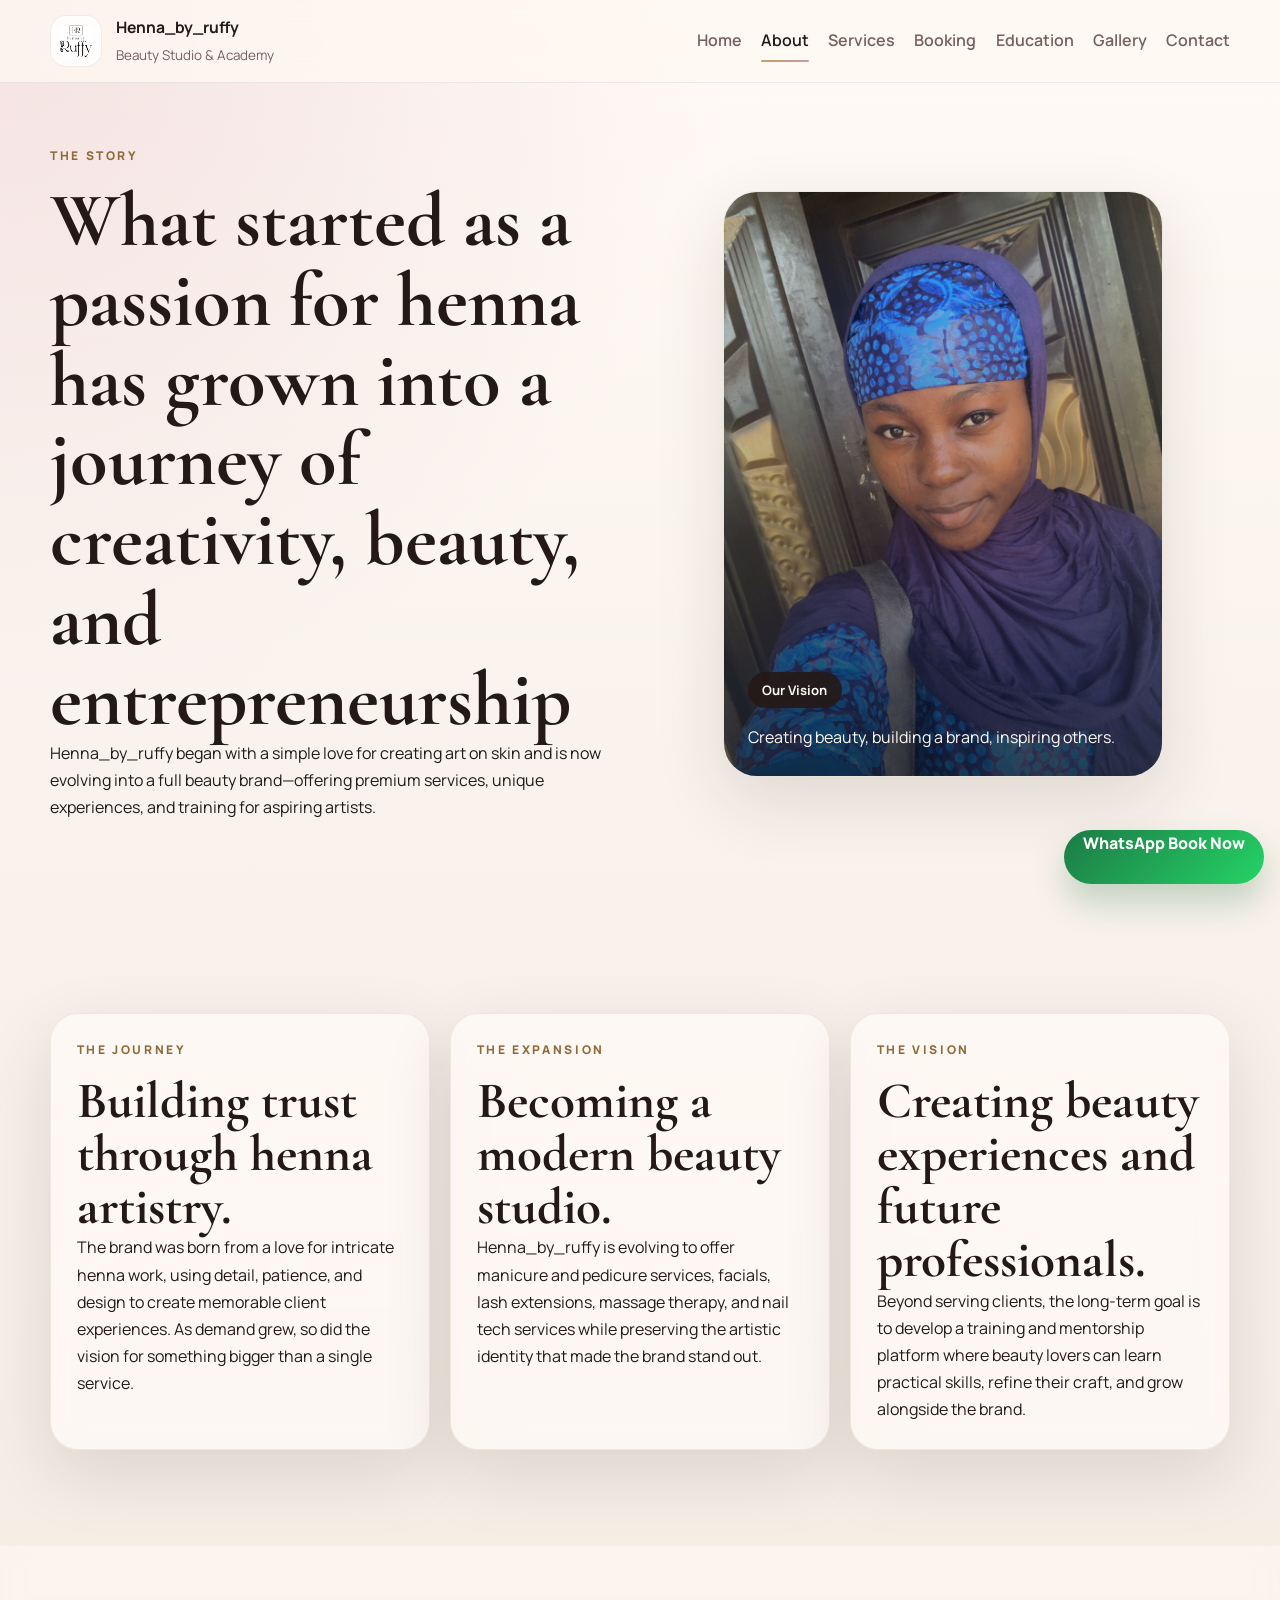
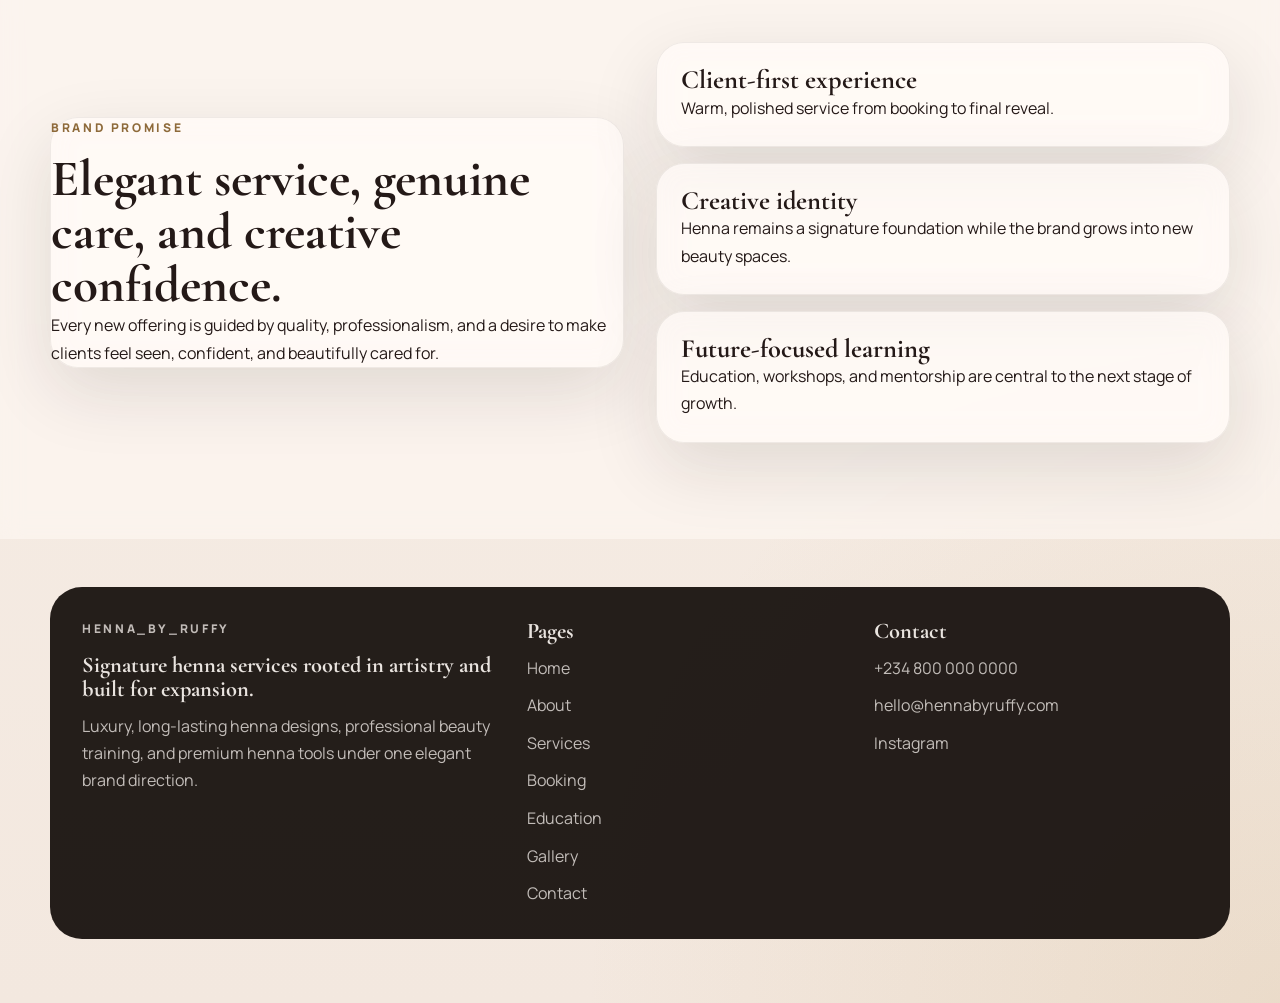
==== about.html @ d2fe8f66 "feat: initial commit with henna project updates" ====
<!DOCTYPE html>
<html lang="en">
<head>
  <meta charset="UTF-8">
  <meta name="viewport" content="width=device-width, initial-scale=1.0">
  <title>About | Henna_by_ruffy</title>
  <meta name="description" content="Learn the story behind Henna_by_ruffy and the journey from henna artistry to a growing beauty business.">
  <link rel="preconnect" href="https://fonts.googleapis.com">
  <link rel="preconnect" href="https://fonts.gstatic.com" crossorigin>
  <link href="https://fonts.googleapis.com/css2?family=Cormorant+Garamond:wght@400;500;600;700&family=Manrope:wght@400;500;600;700;800&display=swap" rel="stylesheet">
  <link rel="stylesheet" href="styles.css">
  <link rel="icon" type="image/jpeg" href="assets/logo.jpeg">
</head>
<body data-page="about">
  <div id="site-header"></div>
  <main class="inner-page">
    <section class="page-hero">
      <div class="container page-hero-grid">
        <div class="reveal">
          <p class="eyebrow">The Story</p>
          <h1>What started as a passion for henna has grown into a journey of creativity, beauty, and entrepreneurship</h1>
          <p>Henna_by_ruffy began with a simple love for creating art on skin and is now evolving into a full beauty brand—offering premium services, unique experiences, and training for aspiring artists.</p>
        </div>
        <div class="page-hero-art reveal">
          <div class="portrait-card about-photo-card">
            <img src="assets/founder-story.jpeg" alt="Henna_by_ruffy founder">
            <div class="portrait-content">
              <div class="portrait-badge">Our Vision</div>
              <p>Creating beauty, building a brand, inspiring others.</p>
            </div>
          </div>
        </div>
      </div>
    </section>
    <section class="section">
      <div class="container narrative-grid">
        <article class="narrative-card reveal">
          <p class="eyebrow">The Journey</p>
          <h2>Building trust through henna artistry.</h2>
          <p>The brand was born from a love for intricate henna work, using detail, patience, and design to create memorable client experiences. As demand grew, so did the vision for something bigger than a single service.</p>
        </article>
        <article class="narrative-card reveal">
          <p class="eyebrow">The Expansion</p>
          <h2>Becoming a modern beauty studio.</h2>
          <p>Henna_by_ruffy is evolving to offer manicure and pedicure services, facials, lash extensions, massage therapy, and nail tech services while preserving the artistic identity that made the brand stand out.</p>
        </article>
        <article class="narrative-card reveal">
          <p class="eyebrow">The Vision</p>
          <h2>Creating beauty experiences and future professionals.</h2>
          <p>Beyond serving clients, the long-term goal is to develop a training and mentorship platform where beauty lovers can learn practical skills, refine their craft, and grow alongside the brand.</p>
        </article>
      </div>
    </section>
    <section class="section soft-section">
      <div class="container split-grid">
        <div class="split-card reveal">
          <p class="eyebrow">Brand Promise</p>
          <h2>Elegant service, genuine care, and creative confidence.</h2>
          <p>Every new offering is guided by quality, professionalism, and a desire to make clients feel seen, confident, and beautifully cared for.</p>
        </div>
        <div class="benefit-list reveal">
          <article>
            <h3>Client-first experience</h3>
            <p>Warm, polished service from booking to final reveal.</p>
          </article>
          <article>
            <h3>Creative identity</h3>
            <p>Henna remains a signature foundation while the brand grows into new beauty spaces.</p>
          </article>
          <article>
            <h3>Future-focused learning</h3>
            <p>Education, workshops, and mentorship are central to the next stage of growth.</p>
          </article>
        </div>
      </div>
    </section>
  </main>
  <div id="site-footer"></div>
  <a class="whatsapp-fab" href="https://wa.me/2348000000000?text=Hello%20Henna_by_ruffy%2C%20I%20would%20love%20to%20learn%20more%20about%20your%20services." target="_blank" rel="noopener">WhatsApp Book Now</a>
  <script src="site.js"></script>
</body>
</html>
---- styles.css ----
:root {
  --bg: #f7efe8;
  --bg-soft: #fdf8f3;
  --surface: rgba(255, 250, 246, 0.78);
  --text: #241917;
  --muted: #75625a;
  --gold: #c4a169;
  --gold-deep: #8e6a3a;
  --pink: #e7c5c8;
  --pink-deep: #cb9aa0;
  --shadow: 0 24px 70px rgba(34, 21, 15, 0.12);
  --radius-lg: 28px;
  --container: 1180px;
  --ease: 260ms ease;
  
  /* Additional for status */
  --border: rgba(58, 38, 25, 0.12);
  --radius-sm: 12px;
}

/* Service Inactive State */
.service-inactive {
  opacity: 0.75;
  filter: grayscale(0.4);
}

.coming-soon-label {
  display: inline-block;
  padding: 0.5rem 1.2rem;
  background: rgba(36, 25, 23, 0.05);
  color: var(--muted);
  border-radius: 999px;
  font-size: 0.82rem;
  font-weight: 700;
  text-transform: uppercase;
  letter-spacing: 0.05em;
  border: 1px dashed var(--border);
}

.service-card-exclusive {
  grid-column: 1 / -1;
  background: linear-gradient(145deg, #1f1815 0%, #3f2c23 100%);
  color: #fffaf5;
}

.service-card-exclusive .eyebrow,
.service-card-exclusive h3,
.service-card-exclusive p,
.service-card-exclusive .service-meta {
  color: #fffaf5;
}

.service-card-exclusive .button-primary {
  background: #fffaf5;
  color: #1f1815;
}


* { box-sizing: border-box; }
html { scroll-behavior: smooth; }
body {
  margin: 0;
  color: var(--text);
  font-family: "Manrope", sans-serif;
  background:
    radial-gradient(circle at top left, rgba(231, 197, 200, 0.45), transparent 25%),
    radial-gradient(circle at bottom right, rgba(196, 161, 105, 0.18), transparent 24%),
    linear-gradient(180deg, #fffaf6 0%, #f7efe8 45%, #f3e8df 100%);
  line-height: 1.7;
}
body::before {
  content: "";
  position: fixed;
  inset: 0;
  background-image:
    linear-gradient(rgba(255, 255, 255, 0.2) 1px, transparent 1px),
    linear-gradient(90deg, rgba(255, 255, 255, 0.2) 1px, transparent 1px);
  background-size: 72px 72px;
  opacity: 0.22;
  pointer-events: none;
  z-index: -1;
}
main { padding-top: 82px; }
img { max-width: 100%; display: block; }
a { color: inherit; text-decoration: none; }
button, input, select, textarea { font: inherit; }
.container { width: min(var(--container), calc(100% - 2rem)); margin: 0 auto; }
.section, .hero, .page-hero { padding: 6rem 0; }
.soft-section { background: rgba(255, 250, 246, 0.55); backdrop-filter: blur(10px); }
.eyebrow {
  margin: 0 0 0.9rem;
  color: var(--gold-deep);
  letter-spacing: 0.22em;
  font-size: 0.75rem;
  text-transform: uppercase;
  font-weight: 800;
}
h1, h2, h3, .logo-title {
  margin: 0;
  font-family: "Cormorant Garamond", serif;
  line-height: 1.04;
}
h1 { font-size: clamp(3rem, 6vw, 5.8rem); }
h2 { font-size: clamp(2.2rem, 4vw, 3.5rem); }
h3 { font-size: 1.65rem; }
p { margin: 0; }
.section-heading { max-width: 720px; margin-bottom: 2.5rem; }
.section-heading p:last-child { margin-top: 1rem; color: var(--muted); }
.button {
  display: inline-flex; align-items: center; justify-content: center; gap: 0.5rem;
  min-height: 52px; padding: 0 1.45rem; border-radius: 999px; border: 1px solid transparent;
  transition: transform var(--ease), background var(--ease), border-color var(--ease), color var(--ease);
  font-weight: 700;
}
.button:hover, .button:focus-visible { transform: translateY(-2px); }
.button-primary {
  background: linear-gradient(135deg, #1f1815 0%, #3f2c23 100%);
  color: #fffaf5; box-shadow: 0 16px 36px rgba(31, 24, 21, 0.18);
}
.button-secondary { border-color: rgba(36, 25, 23, 0.14); background: rgba(255, 255, 255, 0.62); }
.text-link { display: inline-block; margin-top: 1rem; color: var(--gold-deep); font-weight: 800; }

.site-header {
  position: fixed; top: 0; left: 0; right: 0; z-index: 30; backdrop-filter: blur(14px);
  background: rgba(255, 248, 242, 0.75); border-bottom: 1px solid rgba(58, 38, 25, 0.08);
}
.nav-shell {
  min-height: 82px; display: flex; align-items: center; justify-content: space-between; gap: 1rem;
}
.brand { display: inline-flex; align-items: center; gap: 0.9rem; }
.brand img {
  width: 52px; height: 52px; border-radius: 16px; padding: 0.55rem;
  background: rgba(255, 255, 255, 0.8); border: 1px solid rgba(58, 38, 25, 0.08);
}
.brand-copy strong { display: block; font-size: 0.98rem; }
.brand-copy span { color: var(--muted); font-size: 0.84rem; }
.nav-toggle {
  display: none;
  align-items: center;
  justify-content: center;
  gap: 0.55rem;
  min-height: 48px;
  padding: 0 0.95rem;
  border-radius: 999px;
  border: 1px solid rgba(58, 38, 25, 0.12);
  background: rgba(255, 255, 255, 0.78);
  color: var(--text);
  box-shadow: 0 10px 24px rgba(34, 21, 15, 0.08);
  transition: transform var(--ease), background var(--ease), border-color var(--ease);
}
.nav-toggle:hover,
.nav-toggle:focus-visible {
  transform: translateY(-1px);
  background: rgba(255, 255, 255, 0.95);
}
.nav-toggle-icon {
  display: inline-flex;
  flex-direction: column;
  justify-content: center;
  gap: 4px;
  width: 18px;
}
.nav-toggle-icon span {
  display: block;
  width: 18px;
  height: 2px;
  border-radius: 999px;
  background: currentColor;
  transition: transform var(--ease), opacity var(--ease);
}
.nav-toggle-label {
  font-size: 0.92rem;
  font-weight: 700;
  letter-spacing: 0.01em;
}
.nav-toggle[aria-expanded="true"] .nav-toggle-icon span:nth-child(1) {
  transform: translateY(6px) rotate(45deg);
}
.nav-toggle[aria-expanded="true"] .nav-toggle-icon span:nth-child(2) {
  opacity: 0;
}
.nav-toggle[aria-expanded="true"] .nav-toggle-icon span:nth-child(3) {
  transform: translateY(-6px) rotate(-45deg);
}
.nav-links { display: flex; align-items: center; gap: 1.2rem; }
.nav-links a { position: relative; padding: 0.45rem 0; font-weight: 600; color: var(--muted); }
.nav-links a::after {
  content: ""; position: absolute; left: 0; bottom: 0; width: 100%; height: 2px; border-radius: 999px;
  background: linear-gradient(90deg, var(--gold) 0%, var(--pink-deep) 100%);
  transform: scaleX(0); transform-origin: left; transition: transform var(--ease);
}
.nav-links a:hover::after, .nav-links a.active::after { transform: scaleX(1); }
.nav-links a.active { color: var(--text); }

.hero { padding-top: 4.5rem; }
.hero-grid, .page-hero-grid, .split-grid, .booking-grid, .contact-grid {
  display: grid; grid-template-columns: repeat(2, minmax(0, 1fr)); gap: 2rem; align-items: center;
}
.hero-text { max-width: 38rem; margin-top: 1.5rem; color: var(--muted); font-size: 1.05rem; }
.hero-actions, .cta-actions { display: flex; flex-wrap: wrap; gap: 1rem; margin-top: 2rem; }
.hero-points { list-style: none; padding: 0; margin: 1.5rem 0 0; display: grid; gap: 0.75rem; }
.hero-points li, .mini-list li { display: flex; align-items: center; gap: 0.7rem; }
.hero-points li::before, .mini-list li::before {
  content: ""; width: 10px; height: 10px; border-radius: 50%;
  background: linear-gradient(135deg, var(--gold) 0%, var(--pink-deep) 100%); flex: 0 0 auto;
}
.floating-card, .mosaic-card, .feature-card, .split-card, .benefit-list article, .testimonial-shell, .service-card, .form-card, .education-card, .contact-card, .narrative-card, .cta-card {
  background: var(--surface); border: 1px solid rgba(58, 38, 25, 0.08);
  border-radius: var(--radius-lg); box-shadow: var(--shadow); backdrop-filter: blur(14px);
}
.logo-card { display: inline-flex; align-items: center; gap: 1rem; padding: 1rem 1.25rem; margin-bottom: 1.5rem; }
.logo-card img { width: 72px; height: 72px; }
.logo-title { font-size: 2rem; }
.logo-subtitle { color: var(--muted); }
.mosaic { display: grid; grid-template-columns: 1.1fr 0.9fr; gap: 1rem; }
.mosaic-card { min-height: 220px; overflow: hidden; padding: 1.5rem; }
.mosaic-card span, .card-label { display: inline-block; font-size: 0.9rem; color: rgba(255, 250, 245, 0.9); }
.accent-card {
  background: linear-gradient(145deg, rgba(20, 14, 12, 0.92), rgba(80, 54, 39, 0.75)), linear-gradient(135deg, rgba(231, 197, 200, 0.18), rgba(196, 161, 105, 0.25));
  color: #fffaf5;
}
.accent-card h2 { margin-top: 0.6rem; font-size: clamp(2rem, 3vw, 2.8rem); }
.stat-card {
  display: grid; place-content: center; text-align: center;
  background: radial-gradient(circle at top, rgba(196, 161, 105, 0.32), transparent 48%), rgba(255, 249, 243, 0.95);
}
.stat-card strong { display: block; font-size: 4rem; font-family: "Cormorant Garamond", serif; }
.photo-card, .gallery-card, .media-card { position: relative; color: #fffaf5; background-size: cover; background-position: center; }
.photo-card::before, .gallery-card::before, .media-card::before {
  content: ""; position: absolute; inset: 0; background: linear-gradient(180deg, rgba(20, 16, 14, 0.05) 0%, rgba(20, 16, 14, 0.7) 100%);
}
.photo-card span, .gallery-overlay, .media-card span { position: absolute; left: 1.2rem; right: 1.2rem; bottom: 1.2rem; z-index: 1; }
.media-card { padding: 0; }
.media-card img,
.gallery-card img,
.strip-card img,
.about-photo-card img,
.shop-card img {
  width: 100%;
  height: 100%;
  object-fit: cover;
  object-position: center;
}
.media-card img,
.gallery-card img,
.strip-card img,
.about-photo-card img,
.shop-card img {
  transition: transform 500ms ease, filter 500ms ease;
}
.media-card:hover img,
.media-card:focus-within img,
.media-card:active img,
.gallery-card:hover img,
.gallery-card:focus-within img,
.gallery-card:active img,
.strip-card:hover img,
.strip-card:focus-within img,
.strip-card:active img,
.about-photo-card:hover img,
.about-photo-card:focus-within img,
.about-photo-card:active img,
.shop-card:hover img {
  transform: scale(1.08);
  filter: saturate(1.05);
}
.media-card span,
.gallery-overlay,
.portrait-content {
  transition: transform 350ms ease, opacity 350ms ease;
}
.media-card:hover span,
.media-card:focus-within span,
.media-card:active span,
.gallery-card:hover .gallery-overlay,
.gallery-card:focus-within .gallery-overlay,
.gallery-card:active .gallery-overlay,
.about-photo-card:hover .portrait-content,
.about-photo-card:focus-within .portrait-content,
.about-photo-card:active .portrait-content {
  transform: translateY(-6px);
}
.photo-henna-back {
  background-image: linear-gradient(180deg, rgba(29, 17, 12, 0.2), rgba(29, 17, 12, 0.72)), url("assets/henna-back.svg");
}
.photo-henna-arm {
  background-image: linear-gradient(180deg, rgba(29, 17, 12, 0.14), rgba(29, 17, 12, 0.7)), url("assets/henna-arm.svg");
}
.feature-grid, .services-preview, .education-grid, .narrative-grid, .service-list {
  display: grid; grid-template-columns: repeat(3, minmax(0, 1fr)); gap: 1.25rem;
}
.feature-card, .service-card, .education-card, .narrative-card, .shop-card { padding: 1.6rem; }
.shop-grid {
  display: grid;
  grid-template-columns: repeat(3, minmax(0, 1fr));
  gap: 1.5rem;
  margin-top: 2rem;
}

.shop-card {
  display: flex;
  flex-direction: column;
  gap: 1rem;
  padding: 0;
  overflow: hidden;
}

.shop-card img {
  width: 100%;
  height: 240px;
  object-fit: cover;
}


.shop-card-content {
  padding: 1.5rem;
  display: flex;
  flex-direction: column;
  gap: 0.75rem;
  flex-grow: 1;
}

.shop-card h3 {
  font-size: 1.5rem;
}

.shop-meta {
  margin-top: auto;
  padding-top: 1rem;
}

.shop-meta .price {
  font-weight: 800;
  color: var(--gold-deep);
  font-size: 1.25rem;
}

.featured-package {
  border: 2px solid var(--gold);
  transform: scale(1.02);
  z-index: 1;
  background: rgba(255, 255, 255, 0.95);
}

.extra-add-ons, .shop-info {
  margin-top: 3rem;
  padding: 1.5rem;
  background: rgba(196, 161, 105, 0.08);
  border-radius: var(--radius-lg);
  text-align: center;
  border: 1px solid rgba(196, 161, 105, 0.2);
}

.kit-card {
  background: linear-gradient(135deg, rgba(231, 197, 200, 0.2), rgba(196, 161, 105, 0.2));
  justify-content: center;
}
.feature-number {
  display: inline-flex; width: 48px; height: 48px; border-radius: 50%; align-items: center; justify-content: center;
  background: rgba(196, 161, 105, 0.18); color: var(--gold-deep); font-weight: 800; margin-bottom: 1rem;
}
.service-card { display: flex; flex-direction: column; gap: 0.9rem; }
.service-card h3 { font-size: 2rem; }
.service-card p { color: var(--muted); }
.service-meta {
  display: flex; justify-content: space-between; align-items: center; gap: 1rem;
  font-size: 0.95rem; color: var(--gold-deep); font-weight: 700;
}
.benefit-list { display: grid; gap: 1rem; }
.benefit-list article { padding: 1.5rem; }
.testimonial-shell { padding: 2rem; }
.testimonial-carousel { min-height: 190px; position: relative; }
.testimonial-card { display: none; }
.testimonial-card.active { display: block; animation: fadeUp 500ms ease; }
.testimonial-quote { font-size: clamp(1.35rem, 2.5vw, 2rem); font-family: "Cormorant Garamond", serif; margin-bottom: 1rem; }
.testimonial-meta { color: var(--muted); }
.carousel-controls { display: flex; gap: 0.75rem; margin-top: 1.5rem; }
.carousel-button {
  min-height: 46px; padding: 0 1rem; border-radius: 999px;
  border: 1px solid rgba(58, 38, 25, 0.12); background: rgba(255, 255, 255, 0.68);
}
.cta-card {
  display: flex; justify-content: space-between; align-items: center; gap: 2rem; padding: 2rem;
}
.page-hero { padding-top: 4rem; }
.compact-page-hero { padding-bottom: 2.5rem; }
.page-hero-art { min-height: 360px; display: grid; place-items: center; }
.portrait-card {
  width: min(100%, 440px); min-height: 320px; padding: 2rem; border-radius: 34px;
  background: radial-gradient(circle at 20% 20%, rgba(231, 197, 200, 0.52), transparent 28%), linear-gradient(145deg, rgba(255, 249, 243, 0.88), rgba(245, 231, 219, 0.9));
  border: 1px solid rgba(58, 38, 25, 0.08); box-shadow: var(--shadow); display: flex; flex-direction: column; justify-content: flex-end;
}
.about-photo-card {
  padding: 0;
  overflow: hidden;
  position: relative;
  background: transparent;
}
.about-photo-card img {
  width: 100%;
  height: 100%;
  min-height: 320px;
  object-fit: cover;
}
.about-photo-card::after {
  content: "";
  position: absolute;
  inset: 0;
  background: linear-gradient(180deg, rgba(20, 16, 14, 0.08) 15%, rgba(20, 16, 14, 0.7) 100%);
}
.portrait-content {
  position: absolute;
  left: 1.5rem;
  right: 1.5rem;
  bottom: 1.5rem;
  z-index: 1;
  color: #fffaf5;
}
.portrait-badge, .status-pill {
  width: fit-content; padding: 0.45rem 0.9rem; border-radius: 999px; background: rgba(36, 25, 23, 0.9);
  color: #fffaf5; font-size: 0.82rem; font-weight: 700; margin-bottom: 1rem;
}
.status-pill.soft { background: rgba(196, 161, 105, 0.2); color: var(--gold-deep); }
.booking-notes { display: grid; gap: 1rem; margin-top: 1.5rem; }
.booking-notes article { padding-bottom: 1rem; border-bottom: 1px solid rgba(58, 38, 25, 0.1); }
.form-card { padding: 1.5rem; display: grid; gap: 1rem; }
.form-card label { display: grid; gap: 0.5rem; font-weight: 700; }
.form-card input, .form-card select, .form-card textarea {
  width: 100%; padding: 0.95rem 1rem; border-radius: 16px;
  border: 1px solid rgba(58, 38, 25, 0.12); background: rgba(255, 255, 255, 0.82); color: var(--text);
}
.form-card input:focus, .form-card select:focus, .form-card textarea:focus { outline: 2px solid rgba(196, 161, 105, 0.35); border-color: var(--gold); }
.form-feedback { min-height: 1.5rem; color: var(--gold-deep); font-weight: 700; }
.mini-list { list-style: none; padding: 0; margin: 1rem 0 0; display: grid; gap: 0.75rem; }
.gallery-grid { display: grid; grid-template-columns: repeat(2, minmax(0, 1fr)); gap: 1rem; }
.gallery-card { min-height: 340px; border-radius: var(--radius-lg); overflow: hidden; box-shadow: var(--shadow); }
.gallery-card .gallery-overlay {
  transition: transform 350ms ease, opacity 350ms ease;
}
.gallery-strip {
  display: grid;
  grid-template-columns: repeat(3, minmax(0, 1fr));
  gap: 1rem;
}
.strip-card {
  min-height: 280px;
  border-radius: 24px;
  overflow: hidden;
  box-shadow: var(--shadow);
  background: rgba(255, 255, 255, 0.68);
}
.strip-card img {
  width: 100%;
  height: 100%;
  object-fit: cover;
}
.gallery-future {
  background: linear-gradient(180deg, rgba(25, 17, 14, 0.1), rgba(25, 17, 14, 0.72)), linear-gradient(145deg, rgba(231, 197, 200, 0.72), rgba(196, 161, 105, 0.52));
}
.gallery-future-alt {
  background: linear-gradient(180deg, rgba(25, 17, 14, 0.1), rgba(25, 17, 14, 0.72)), linear-gradient(145deg, rgba(255, 242, 234, 0.88), rgba(199, 170, 137, 0.62));
}
.contact-details { display: grid; gap: 1rem; }
.contact-card { padding: 1.5rem; }
.social-links { display: flex; flex-wrap: wrap; gap: 0.8rem; }
.social-links a { font-weight: 700; color: var(--gold-deep); }
.site-footer { padding: 3rem 0 4rem; }
.footer-card {
  padding: 2rem; background: rgba(28, 21, 18, 0.96); color: rgba(255, 250, 245, 0.9);
  border-radius: 32px; display: grid; grid-template-columns: 1.3fr 1fr 1fr; gap: 1.5rem;
}
.footer-card p, .footer-card a { color: rgba(255, 250, 245, 0.72); }
.footer-card h3 { font-size: 1.4rem; margin-bottom: 0.8rem; }
.footer-links, .footer-contact { display: grid; gap: 0.65rem; }
.whatsapp-fab {
  position: fixed; right: 1rem; bottom: 1rem; z-index: 25; min-height: 54px; padding: 0 1.2rem; border-radius: 999px;
  background: linear-gradient(135deg, #1c7a46 0%, #25d366 100%); color: white; font-weight: 800; box-shadow: 0 18px 34px rgba(15, 107, 54, 0.24);
}
.reveal { opacity: 0; transform: translateY(24px); transition: opacity 700ms ease, transform 700ms ease; }
.reveal.visible { opacity: 1; transform: translateY(0); }
.inner-page { min-height: 70vh; }
@keyframes fadeUp { from { opacity: 0; transform: translateY(8px);} to { opacity: 1; transform: translateY(0);} }

@media (max-width: 980px) {
  .hero-grid, .page-hero-grid, .split-grid, .booking-grid, .contact-grid, .footer-card { grid-template-columns: 1fr; }
  .feature-grid, .services-preview, .education-grid, .narrative-grid, .service-list, .gallery-grid, .gallery-strip { grid-template-columns: 1fr; }
  .nav-toggle { display: inline-flex; align-items: center; justify-content: center; }
  .nav-links {
    position: absolute; top: calc(100% + 0.75rem); right: 1rem; left: 1rem; flex-direction: column; align-items: flex-start;
    padding: 1rem; border-radius: 22px; background: rgba(255, 248, 242, 0.96); border: 1px solid rgba(58, 38, 25, 0.08);
    box-shadow: var(--shadow); opacity: 0; pointer-events: none; transform: translateY(-10px); transition: opacity var(--ease), transform var(--ease);
  }
  .nav-links.open { opacity: 1; pointer-events: auto; transform: translateY(0); }
  .mosaic { grid-template-columns: 1fr; }
  .cta-card { flex-direction: column; align-items: flex-start; }
}

@media (max-width: 640px) {
  .section, .hero, .page-hero { padding: 3.4rem 0; }
  .nav-shell { min-height: 64px; gap: 0.75rem; }
  h1 { font-size: 2.85rem; }
  h2 { font-size: 2.15rem; }
  .container { width: min(var(--container), calc(100% - 1.25rem)); }
  .testimonial-shell, .cta-card, .feature-card, .service-card, .education-card, .narrative-card, .form-card { border-radius: 22px; }
  .whatsapp-fab { left: 0.75rem; right: 0.75rem; text-align: center; justify-content: center; }
  .brand {
    gap: 0.7rem;
    min-width: 0;
    flex: 1 1 auto;
  }
  .brand img {
    width: 42px;
    height: 42px;
    padding: 0.35rem;
    border-radius: 12px;
  }
  .brand-copy strong {
    font-size: 0.9rem;
    line-height: 1.15;
    word-break: break-word;
  }
  .brand-copy span {
    display: block;
    font-size: 0.74rem;
    line-height: 1.25;
  }
  .nav-toggle {
    min-height: 42px;
    padding: 0 0.8rem;
    font-size: 0.95rem;
    flex: 0 0 auto;
  }
  .nav-toggle-label {
    font-size: 0.84rem;
  }
  .nav-toggle-icon {
    width: 16px;
  }
  .nav-toggle-icon span {
    width: 16px;
  }
  .hero-copy,
  .section-heading,
  .split-card,
  .booking-copy,
  .contact-details {
    max-width: 100%;
  }
  .page-hero.compact-page-hero {
    padding-top: 2rem;
    padding-bottom: 1.4rem;
  }
  .page-hero.compact-page-hero .container {
    display: grid;
    gap: 0.65rem;
  }
  .page-hero.compact-page-hero h1 {
    font-size: 2.3rem;
    line-height: 0.98;
  }
  .page-hero.compact-page-hero p:not(.eyebrow) {
    font-size: 0.95rem;
    max-width: 32rem;
  }
  .hero-text {
    font-size: 0.98rem;
  }
  .logo-card {
    width: 100%;
    align-items: center;
    padding: 0.9rem 1rem;
  }
  .logo-card img {
    width: 64px;
    height: 64px;
  }
  .mosaic-card,
  .gallery-card,
  .strip-card {
    min-height: 260px;
  }
  .gallery-grid {
    gap: 0.85rem;
  }
  body[data-page="gallery"] .section:first-of-type {
    padding-top: 2rem;
  }
  .gallery-overlay,
  .media-card span {
    left: 1rem;
    right: 1rem;
    bottom: 1rem;
  }
  .gallery-overlay h2 {
    font-size: 1.8rem;
  }
  .gallery-overlay p {
    font-size: 0.92rem;
    line-height: 1.55;
  }
  .portrait-content {
    left: 1rem;
    right: 1rem;
    bottom: 1rem;
  }
  .carousel-controls,
  .hero-actions,
  .cta-actions {
    width: 100%;
  }
  .carousel-button,
  .hero-actions .button,
  .cta-actions .button {
    flex: 1 1 100%;
  }
}

@media (max-width: 480px) {
  h1 {
    font-size: 2.45rem;
  }
  h2 {
    font-size: 1.95rem;
  }
  .hero,
  .page-hero,
  .section {
    padding: 3rem 0;
  }
  .nav-links {
    left: 0.65rem;
    right: 0.65rem;
  }
  .brand-copy strong {
    font-size: 0.84rem;
  }
  .brand-copy span {
    font-size: 0.7rem;
  }
  .nav-toggle {
    min-height: 40px;
    padding: 0 0.72rem;
    font-size: 0.9rem;
  }
  .nav-toggle-label {
    font-size: 0.8rem;
  }
  .page-hero.compact-page-hero {
    padding-top: 1.5rem;
    padding-bottom: 1rem;
  }
  .page-hero.compact-page-hero h1 {
    font-size: 2rem;
  }
  .page-hero.compact-page-hero p:not(.eyebrow) {
    font-size: 0.9rem;
  }
  .gallery-card,
  .strip-card,
  .mosaic-card {
    min-height: 230px;
    border-radius: 20px;
  }
  .gallery-overlay h2 {
    font-size: 1.55rem;
  }
  .gallery-overlay p,
  .media-card span {
    font-size: 0.88rem;
  }
  .form-card,
  .testimonial-shell,
  .cta-card {
    padding: 1.2rem;
  }
}
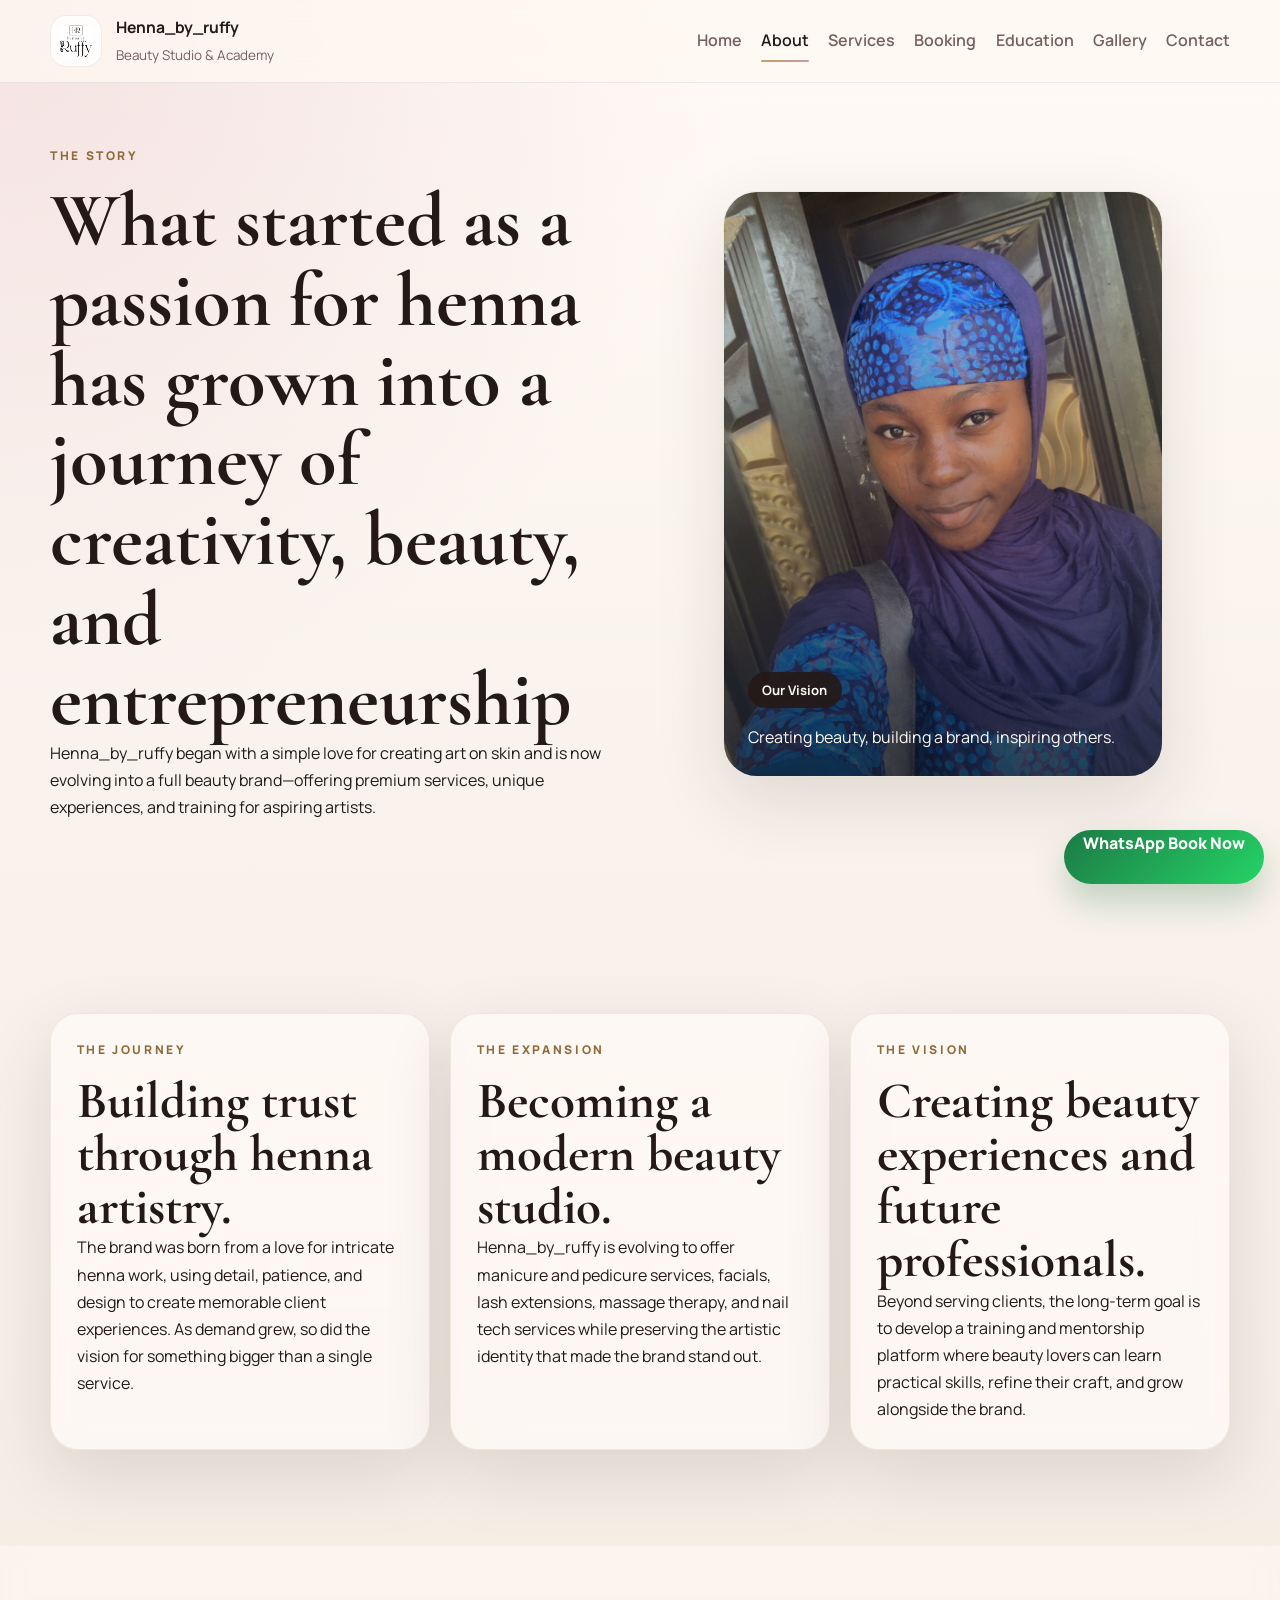
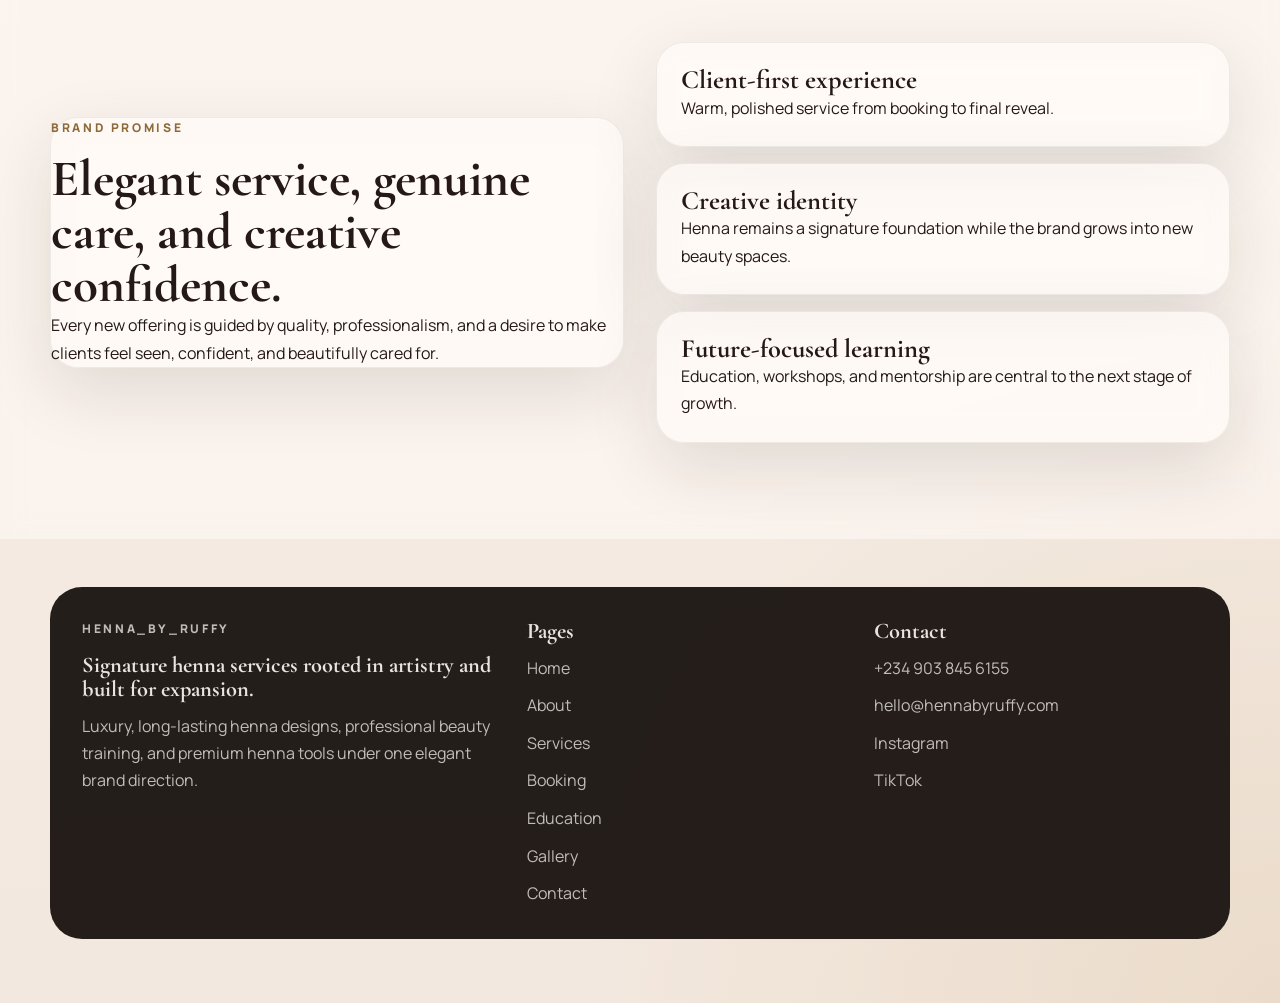
==== commit 1ef506fc: "update: social links, contact info and fix image display attempt" ====
--- a/about.html
+++ b/about.html
@@ -76,7 +76,7 @@
     </section>
   </main>
   <div id="site-footer"></div>
-  <a class="whatsapp-fab" href="https://wa.me/2348000000000?text=Hello%20Henna_by_ruffy%2C%20I%20would%20love%20to%20learn%20more%20about%20your%20services." target="_blank" rel="noopener">WhatsApp Book Now</a>
+  <a class="whatsapp-fab" href="https://wa.me/2349038456155?text=Hello%20Henna_by_ruffy%2C%20I%20would%20love%20to%20learn%20more%20about%20your%20services." target="_blank" rel="noopener">WhatsApp Book Now</a>
   <script src="site.js"></script>
 </body>
 </html>
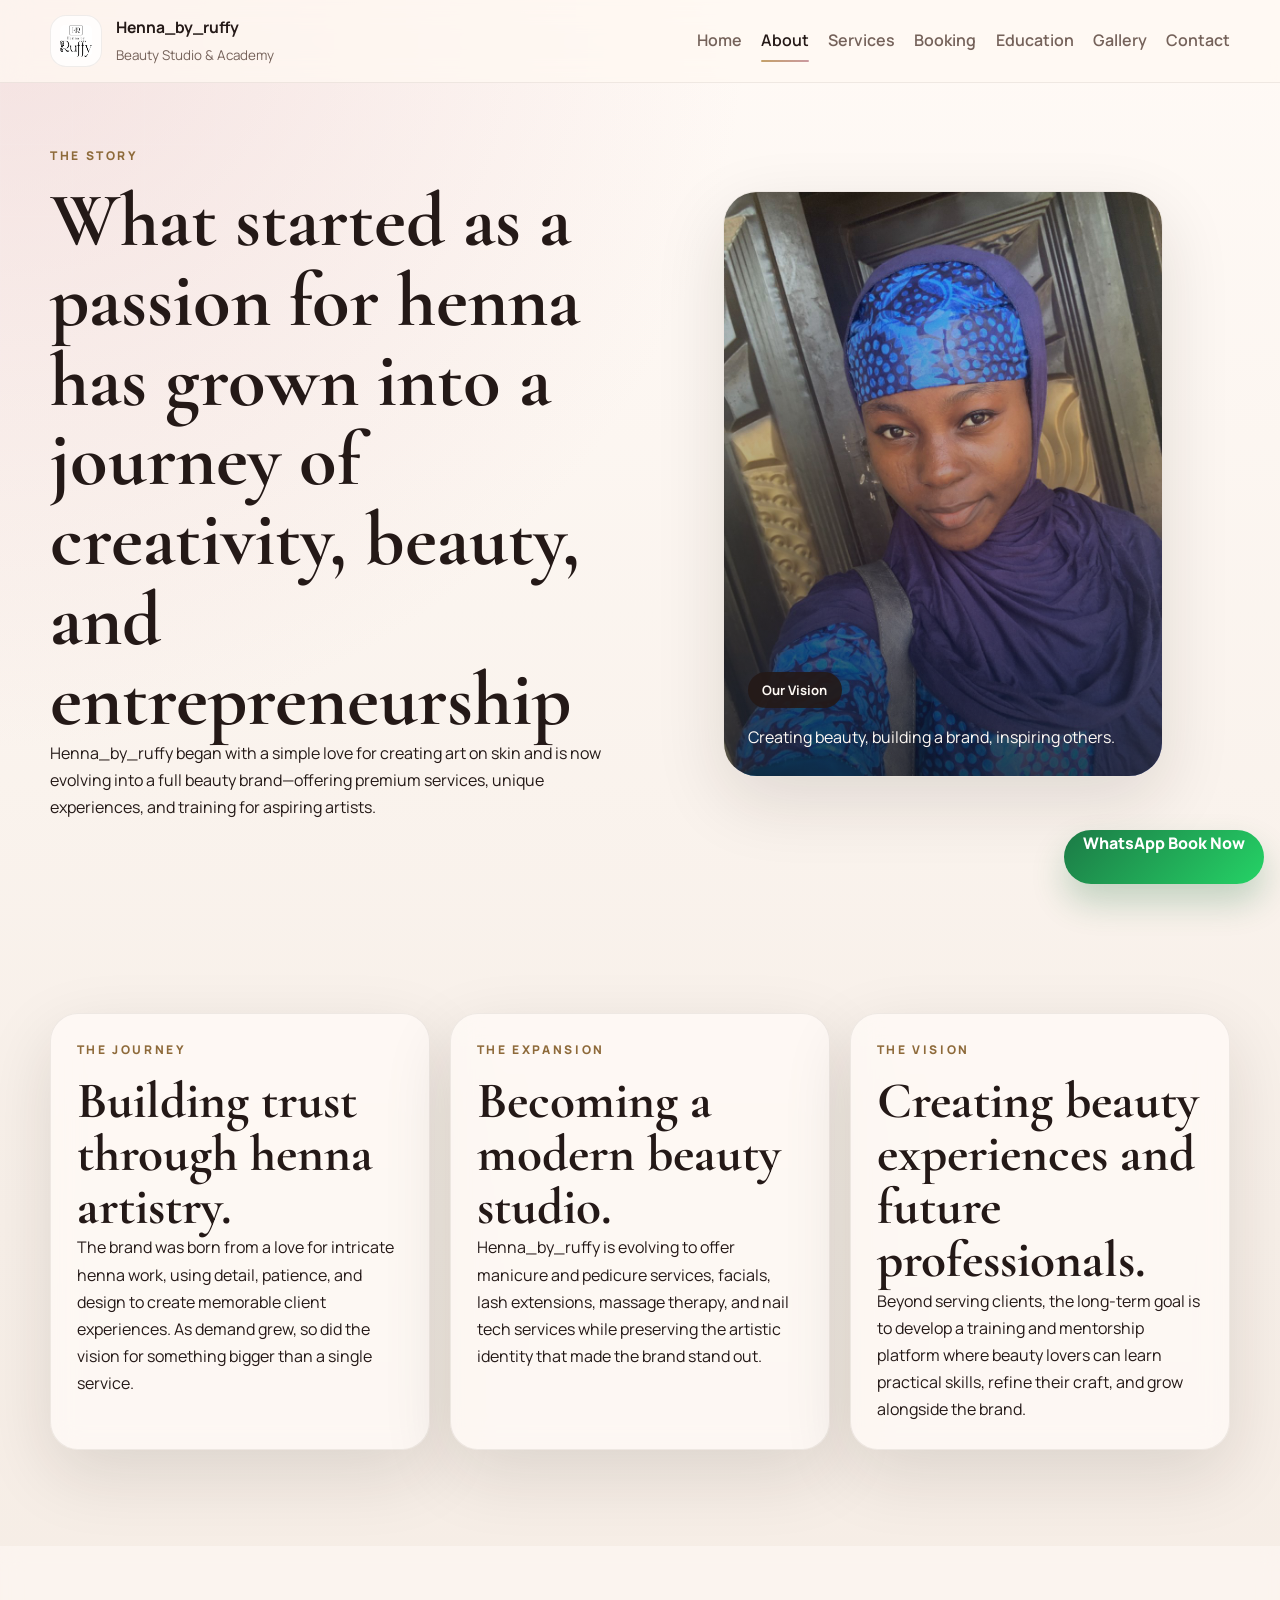
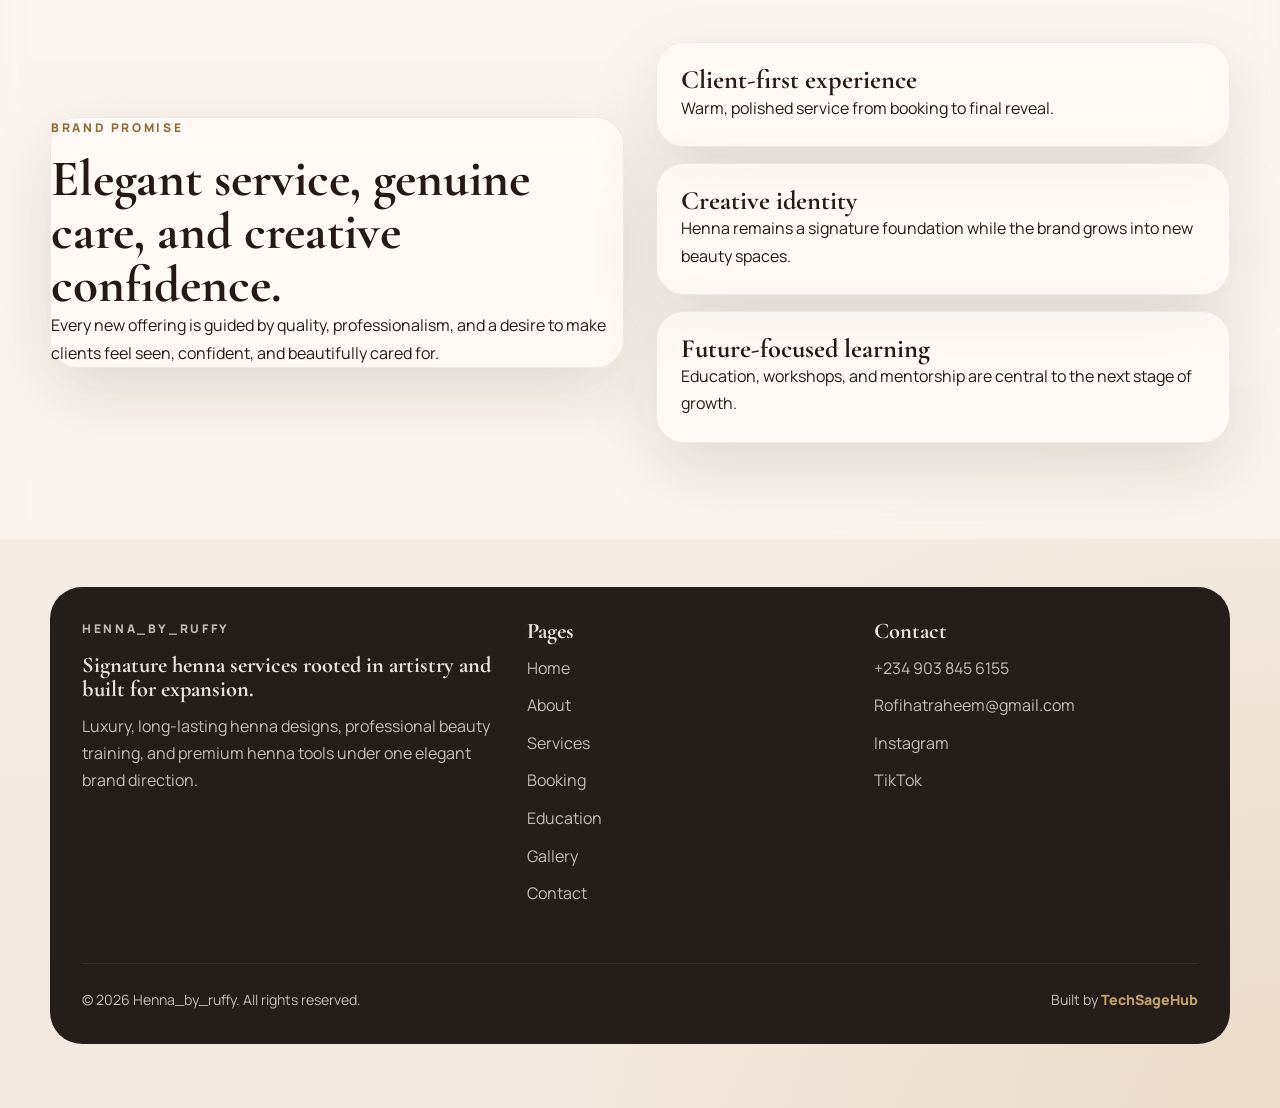
==== commit 4971f2a6: "feat: add Open Graph and Twitter meta tags to improve social media link previews across all pages" ====
--- a/about.html
+++ b/about.html
@@ -10,6 +10,13 @@
   <link href="https://fonts.googleapis.com/css2?family=Cormorant+Garamond:wght@400;500;600;700&family=Manrope:wght@400;500;600;700;800&display=swap" rel="stylesheet">
   <link rel="stylesheet" href="styles.css">
   <link rel="icon" type="image/jpeg" href="assets/logo.jpeg">
+
+  <!-- Open Graph / Facebook -->
+  <meta property="og:type" content="website">
+  <meta property="og:url" content="https://henna-by-ruffy.onrender.com/about.html">
+  <meta property="og:title" content="About | Henna_by_ruffy">
+  <meta property="og:description" content="Discover the story behind Henna_by_ruffy — a brand built on passion, artistry, and a vision for beauty education.">
+  <meta property="og:image" content="https://henna-by-ruffy.onrender.com/assets/logo.jpeg">
 </head>
 <body data-page="about">
   <div id="site-header"></div>
--- a/styles.css
+++ b/styles.css
@@ -460,7 +460,169 @@
 .gallery-future-alt {
   background: linear-gradient(180deg, rgba(25, 17, 14, 0.1), rgba(25, 17, 14, 0.72)), linear-gradient(145deg, rgba(255, 242, 234, 0.88), rgba(199, 170, 137, 0.62));
 }
-.contact-details { display: grid; gap: 1rem; }
+.policy-grid {
+  display: grid;
+  grid-template-columns: repeat(3, minmax(0, 1fr));
+  gap: 1.25rem;
+}
+
+.policy-card {
+  padding: 1.5rem;
+  background: var(--surface);
+  border-radius: var(--radius-lg);
+  border: 1px solid rgba(58, 38, 25, 0.08);
+}
+
+.policy-header {
+  display: flex;
+  align-items: center;
+  gap: 0.8rem;
+  margin-bottom: 0.75rem;
+}
+
+.policy-header span {
+  font-size: 0.8rem;
+  font-weight: 800;
+  color: var(--gold-deep);
+  opacity: 0.6;
+}
+
+.policy-header h3 {
+  font-size: 1.25rem;
+}
+
+.policy-card p {
+  font-size: 0.9rem;
+  color: var(--muted);
+  line-height: 1.55;
+}
+
+/* Pro Booking Form */
+.booking-form-pro {
+  max-width: 820px;
+  margin: 0 auto;
+  display: flex;
+  flex-direction: column;
+  gap: 2rem;
+}
+
+.form-step {
+  border: 1px solid rgba(58, 38, 25, 0.1);
+  border-radius: var(--radius-lg);
+  padding: 2rem;
+  background: var(--surface);
+}
+
+.form-step legend {
+  padding: 0 1rem;
+  font-family: "Cormorant Garamond", serif;
+  font-size: 1.5rem;
+  font-weight: 700;
+  color: var(--gold-deep);
+}
+
+.step-guide {
+  font-size: 0.9rem;
+  color: var(--muted);
+  margin-top: -0.5rem;
+  margin-bottom: 1.5rem;
+}
+
+.consultation-grid {
+  display: grid;
+  grid-template-columns: repeat(2, minmax(0, 1fr));
+  gap: 1.5rem;
+}
+
+.check-group {
+  display: flex;
+  flex-direction: column;
+  gap: 0.5rem;
+  font-size: 0.95rem;
+  font-weight: 700;
+}
+
+.check-group select {
+  padding: 0.75rem;
+  border-radius: 12px;
+  border: 1px solid rgba(58, 38, 25, 0.15);
+  background: white;
+}
+
+.booking-inputs {
+  display: flex;
+  flex-direction: column;
+  gap: 1.25rem;
+}
+
+.booking-inputs label {
+  display: flex;
+  flex-direction: column;
+  gap: 0.5rem;
+  font-weight: 700;
+}
+
+.booking-inputs input,
+.booking-inputs select,
+.booking-inputs textarea {
+  padding: 1rem;
+  border-radius: 14px;
+  border: 1px solid rgba(58, 38, 25, 0.15);
+  background: white;
+  width: 100%;
+}
+
+.grid-2 {
+  display: grid;
+  grid-template-columns: repeat(2, minmax(0, 1fr));
+  gap: 1rem;
+}
+
+.conditional-fields {
+  display: none;
+  flex-direction: column;
+  gap: 1.25rem;
+  padding: 1.5rem;
+  background: rgba(36, 25, 23, 0.03);
+  border-radius: 18px;
+  border-left: 3px solid var(--gold);
+}
+
+.conditional-fields.active {
+  display: flex;
+  animation: slideDown 300ms ease;
+}
+
+.agreement-box {
+  padding: 1rem;
+}
+
+.checkbox-container {
+  display: flex;
+  align-items: flex-start;
+  gap: 0.9rem;
+  font-size: 0.92rem;
+  font-weight: 600;
+  cursor: pointer;
+  line-height: 1.45;
+}
+
+.checkbox-container input {
+  width: 20px;
+  height: 20px;
+  margin-top: 2px;
+}
+
+@keyframes slideDown {
+  from { opacity: 0; transform: translateY(-10px); }
+  to { opacity: 1; transform: translateY(0); }
+}
+
+@media (max-width: 768px) {
+  .policy-grid, .consultation-grid, .grid-2 {
+    grid-template-columns: 1fr;
+  }
+}
 .contact-card { padding: 1.5rem; }
 .social-links { display: flex; flex-wrap: wrap; gap: 0.8rem; }
 .social-links a { font-weight: 700; color: var(--gold-deep); }
@@ -472,6 +634,30 @@
 .footer-card p, .footer-card a { color: rgba(255, 250, 245, 0.72); }
 .footer-card h3 { font-size: 1.4rem; margin-bottom: 0.8rem; }
 .footer-links, .footer-contact { display: grid; gap: 0.65rem; }
+
+.footer-bottom {
+  grid-column: 1 / -1;
+  margin-top: 2rem;
+  padding-top: 1.5rem;
+  border-top: 1px solid rgba(255, 255, 255, 0.08);
+  display: flex;
+  justify-content: space-between;
+  align-items: center;
+  flex-wrap: wrap;
+  gap: 1rem;
+  font-size: 0.88rem;
+  color: rgba(255, 250, 245, 0.6);
+}
+
+.developer-credit a {
+  color: var(--gold);
+  font-weight: 800;
+  text-decoration: none;
+}
+
+.developer-credit a:hover {
+  text-decoration: underline;
+}
 .whatsapp-fab {
   position: fixed; right: 1rem; bottom: 1rem; z-index: 25; min-height: 54px; padding: 0 1.2rem; border-radius: 999px;
   background: linear-gradient(135deg, #1c7a46 0%, #25d366 100%); color: white; font-weight: 800; box-shadow: 0 18px 34px rgba(15, 107, 54, 0.24);
@@ -502,6 +688,8 @@
   h2 { font-size: 2.15rem; }
   .container { width: min(var(--container), calc(100% - 1.25rem)); }
   .testimonial-shell, .cta-card, .feature-card, .service-card, .education-card, .narrative-card, .form-card { border-radius: 22px; }
+  .site-footer { padding-bottom: 8rem; }
+  .footer-bottom { flex-direction: column; text-align: center; gap: 1rem; }
   .whatsapp-fab { left: 0.75rem; right: 0.75rem; text-align: center; justify-content: center; }
   .brand {
     gap: 0.7rem;
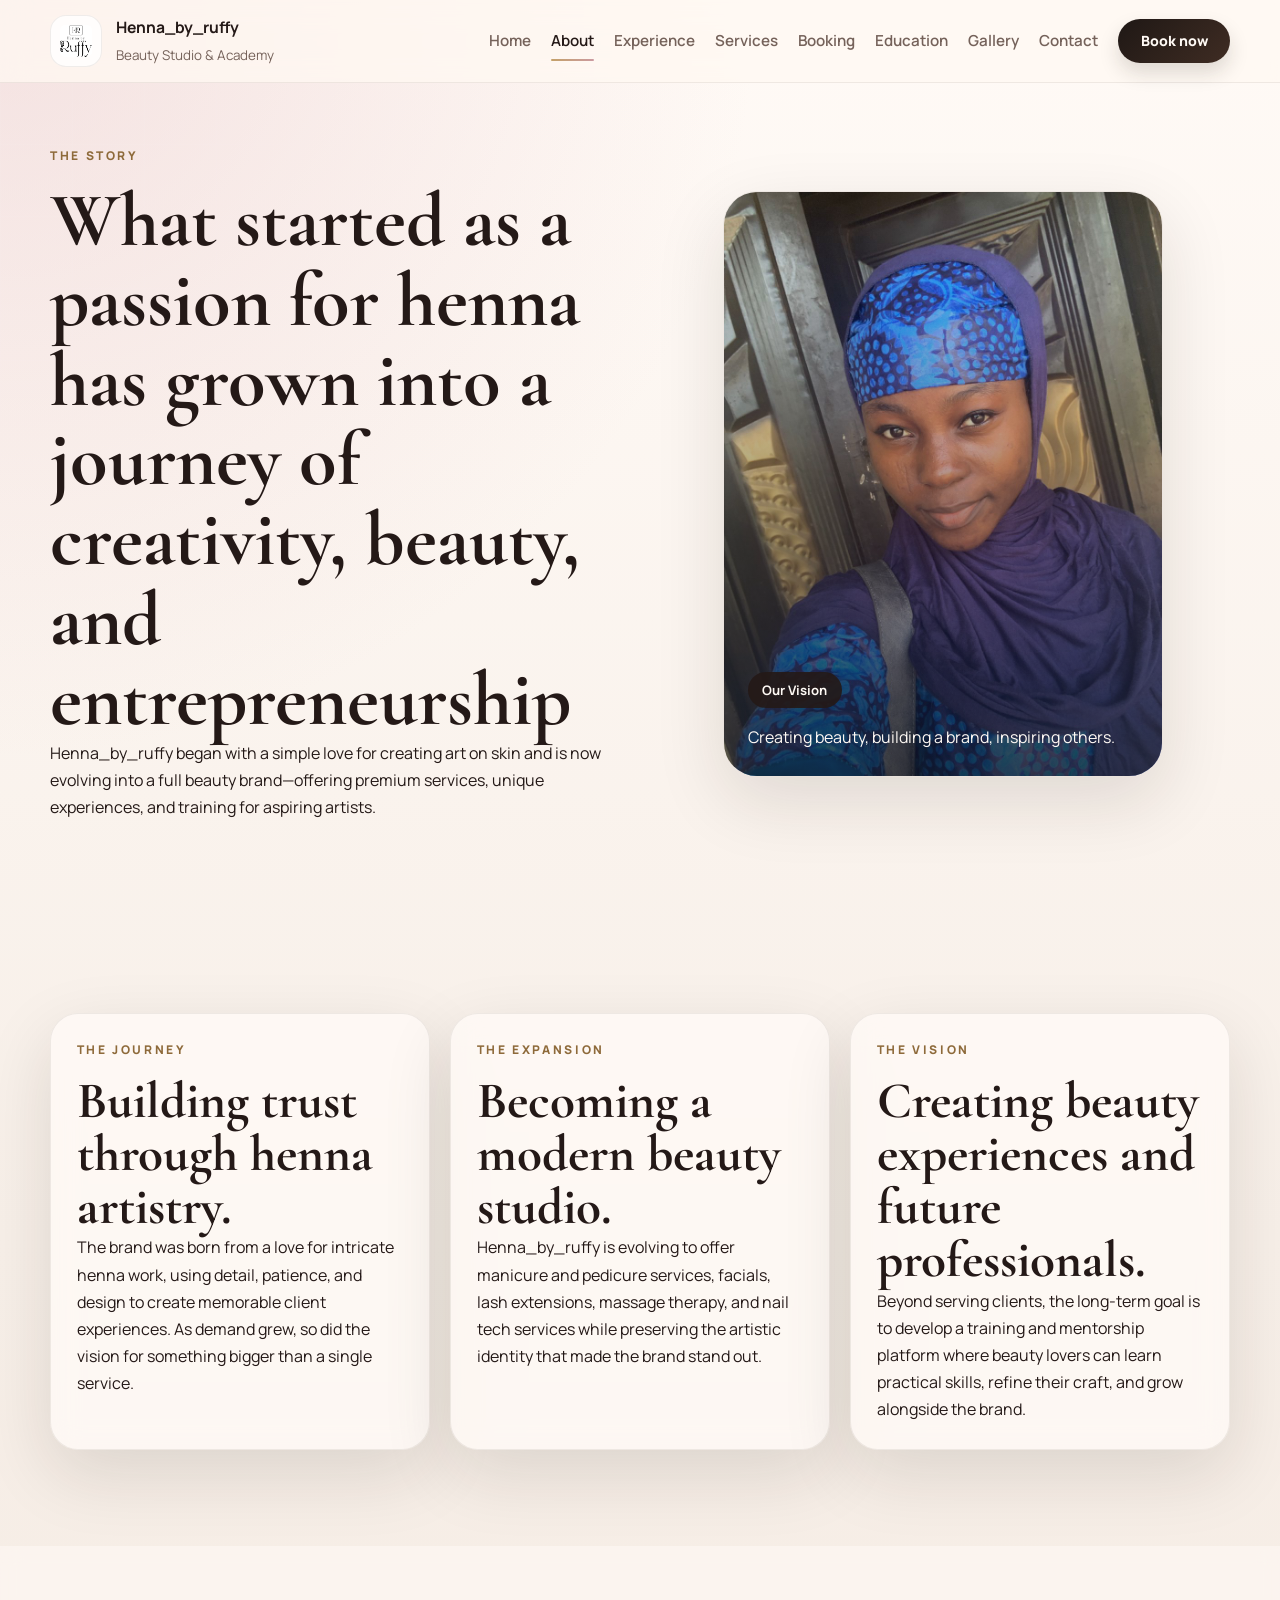
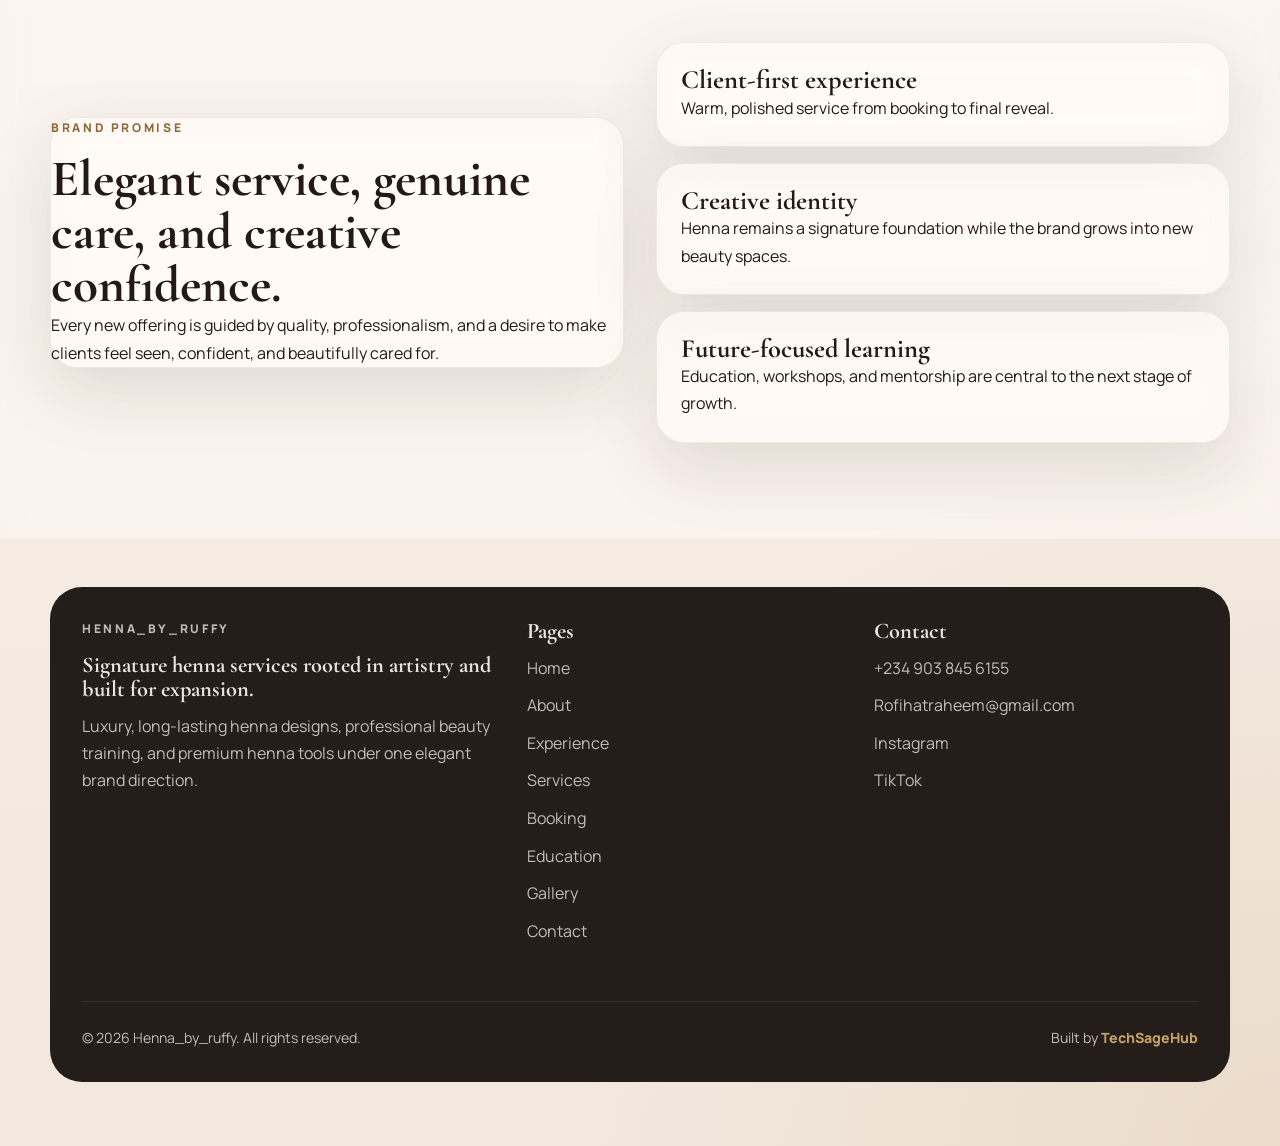
==== commit 8fedbefb: "feat: introduce exclusive henna content experience page and update navigation with CTA styling" ====
--- a/about.html
+++ b/about.html
@@ -13,10 +13,11 @@
 
   <!-- Open Graph / Facebook -->
   <meta property="og:type" content="website">
-  <meta property="og:url" content="https://henna-by-ruffy.onrender.com/about.html">
+  <meta property="og:url" content="https://hennawebsite.onrender.com/about.html">
   <meta property="og:title" content="About | Henna_by_ruffy">
   <meta property="og:description" content="Discover the story behind Henna_by_ruffy — a brand built on passion, artistry, and a vision for beauty education.">
-  <meta property="og:image" content="https://henna-by-ruffy.onrender.com/assets/logo.jpeg">
+  <meta property="og:image" content="https://hennawebsite.onrender.com/assets/logo.jpeg">
+  <meta itemprop="image" content="https://hennawebsite.onrender.com/assets/logo.jpeg">
 </head>
 <body data-page="about">
   <div id="site-header"></div>
@@ -83,7 +84,6 @@
     </section>
   </main>
   <div id="site-footer"></div>
-  <a class="whatsapp-fab" href="https://wa.me/2349038456155?text=Hello%20Henna_by_ruffy%2C%20I%20would%20love%20to%20learn%20more%20about%20your%20services." target="_blank" rel="noopener">WhatsApp Book Now</a>
   <script src="site.js"></script>
 </body>
 </html>
--- a/styles.css
+++ b/styles.css
@@ -182,8 +182,8 @@
 .nav-toggle[aria-expanded="true"] .nav-toggle-icon span:nth-child(3) {
   transform: translateY(-6px) rotate(-45deg);
 }
-.nav-links { display: flex; align-items: center; gap: 1.2rem; }
-.nav-links a { position: relative; padding: 0.45rem 0; font-weight: 600; color: var(--muted); }
+.nav-links { display: flex; align-items: center; gap: 1.25rem; }
+.nav-links a { position: relative; padding: 0.45rem 0; font-weight: 600; color: var(--muted); font-size: 0.95rem; }
 .nav-links a::after {
   content: ""; position: absolute; left: 0; bottom: 0; width: 100%; height: 2px; border-radius: 999px;
   background: linear-gradient(90deg, var(--gold) 0%, var(--pink-deep) 100%);
@@ -191,6 +191,24 @@
 }
 .nav-links a:hover::after, .nav-links a.active::after { transform: scaleX(1); }
 .nav-links a.active { color: var(--text); }
+
+.nav-cta {
+  background: linear-gradient(135deg, #1f1815 0%, #3f2c23 100%);
+  color: #fffaf5 !important;
+  padding: 0.6rem 1.4rem !important;
+  border-radius: 999px;
+  font-weight: 800 !important;
+  font-size: 0.88rem !important;
+  box-shadow: 0 10px 20px rgba(31, 24, 21, 0.15);
+  transition: transform var(--ease), box-shadow var(--ease) !important;
+}
+
+.nav-cta::after { display: none !important; }
+
+.nav-cta:hover {
+  transform: translateY(-2px);
+  box-shadow: 0 14px 28px rgba(31, 24, 21, 0.22);
+}
 
 .hero { padding-top: 4.5rem; }
 .hero-grid, .page-hero-grid, .split-grid, .booking-grid, .contact-grid {
@@ -212,8 +230,8 @@
 .logo-card img { width: 72px; height: 72px; }
 .logo-title { font-size: 2rem; }
 .logo-subtitle { color: var(--muted); }
-.mosaic { display: grid; grid-template-columns: 1.1fr 0.9fr; gap: 1rem; }
-.mosaic-card { min-height: 220px; overflow: hidden; padding: 1.5rem; }
+.mosaic { display: flex; flex-wrap: wrap; gap: 1rem; }
+.mosaic-card { flex: 1 1 calc(50% - 0.5rem); min-height: 220px; overflow: hidden; padding: 1.5rem; }
 .mosaic-card span, .card-label { display: inline-block; font-size: 0.9rem; color: rgba(255, 250, 245, 0.9); }
 .accent-card {
   background: linear-gradient(145deg, rgba(20, 14, 12, 0.92), rgba(80, 54, 39, 0.75)), linear-gradient(135deg, rgba(231, 197, 200, 0.18), rgba(196, 161, 105, 0.25));
@@ -421,6 +439,29 @@
   color: #fffaf5; font-size: 0.82rem; font-weight: 700; margin-bottom: 1rem;
 }
 .status-pill.soft { background: rgba(196, 161, 105, 0.2); color: var(--gold-deep); }
+
+.discount-badge {
+  display: inline-flex;
+  align-items: center;
+  gap: 0.5rem;
+  padding: 0.6rem 1.2rem;
+  background: linear-gradient(135deg, #dfc6a6 0%, #c4a169 100%);
+  color: #241917;
+  border-radius: 999px;
+  font-size: 0.9rem;
+  font-weight: 800;
+  margin-bottom: 1.5rem;
+  box-shadow: 0 10px 20px rgba(196, 161, 105, 0.18);
+  border: 1px solid rgba(255, 255, 255, 0.3);
+}
+
+.class-duration {
+  font-size: 0.88rem;
+  color: var(--muted);
+  font-weight: 700;
+  display: block;
+  margin-top: 0.4rem;
+}
 .booking-notes { display: grid; gap: 1rem; margin-top: 1.5rem; }
 .booking-notes article { padding-bottom: 1rem; border-bottom: 1px solid rgba(58, 38, 25, 0.1); }
 .form-card { padding: 1.5rem; display: grid; gap: 1rem; }
@@ -432,17 +473,18 @@
 .form-card input:focus, .form-card select:focus, .form-card textarea:focus { outline: 2px solid rgba(196, 161, 105, 0.35); border-color: var(--gold); }
 .form-feedback { min-height: 1.5rem; color: var(--gold-deep); font-weight: 700; }
 .mini-list { list-style: none; padding: 0; margin: 1rem 0 0; display: grid; gap: 0.75rem; }
-.gallery-grid { display: grid; grid-template-columns: repeat(2, minmax(0, 1fr)); gap: 1rem; }
-.gallery-card { min-height: 340px; border-radius: var(--radius-lg); overflow: hidden; box-shadow: var(--shadow); }
+.gallery-grid { display: flex; flex-wrap: wrap; gap: 1rem; }
+.gallery-card { flex: 1 1 calc(50% - 0.5rem); min-height: 340px; border-radius: var(--radius-lg); overflow: hidden; box-shadow: var(--shadow); }
 .gallery-card .gallery-overlay {
   transition: transform 350ms ease, opacity 350ms ease;
 }
 .gallery-strip {
-  display: grid;
-  grid-template-columns: repeat(3, minmax(0, 1fr));
+  display: flex;
+  flex-wrap: wrap;
   gap: 1rem;
 }
 .strip-card {
+  flex: 1 1 calc(33.333% - 0.7rem);
   min-height: 280px;
   border-radius: 24px;
   overflow: hidden;
@@ -658,9 +700,42 @@
 .developer-credit a:hover {
   text-decoration: underline;
 }
+/* Experience Page & Form */
+.experience-hero {
+  background: linear-gradient(145deg, #1f1815 0%, #3f2c23 100%);
+  color: #fffaf5;
+  text-align: center;
+}
+
+.experience-hero h1 { color: #fffaf5; }
+.experience-hero p { color: rgba(255, 250, 246, 0.8); max-width: 680px; margin: 1.5rem auto 0; }
+
+.experience-form-wrapper {
+  max-width: 820px;
+  margin: 0 auto;
+}
+
+.form-section-title {
+  font-size: 1.5rem;
+  font-family: "Cormorant Garamond", serif;
+  margin-bottom: 1rem;
+  padding-bottom: 0.5rem;
+  border-bottom: 1px solid var(--border);
+  color: var(--gold-deep);
+}
+
+.upload-note {
+  font-size: 0.85rem;
+  color: var(--muted);
+  font-weight: 600;
+  padding: 0.8rem;
+  background: rgba(196, 161, 105, 0.08);
+  border-radius: 12px;
+  margin-top: 0.5rem;
+}
+
 .whatsapp-fab {
-  position: fixed; right: 1rem; bottom: 1rem; z-index: 25; min-height: 54px; padding: 0 1.2rem; border-radius: 999px;
-  background: linear-gradient(135deg, #1c7a46 0%, #25d366 100%); color: white; font-weight: 800; box-shadow: 0 18px 34px rgba(15, 107, 54, 0.24);
+  display: none;
 }
 .reveal { opacity: 0; transform: translateY(24px); transition: opacity 700ms ease, transform 700ms ease; }
 .reveal.visible { opacity: 1; transform: translateY(0); }
@@ -669,7 +744,8 @@
 
 @media (max-width: 980px) {
   .hero-grid, .page-hero-grid, .split-grid, .booking-grid, .contact-grid, .footer-card { grid-template-columns: 1fr; }
-  .feature-grid, .services-preview, .education-grid, .narrative-grid, .service-list, .gallery-grid, .gallery-strip { grid-template-columns: 1fr; }
+  .feature-grid, .services-preview, .education-grid, .narrative-grid, .service-list { grid-template-columns: 1fr; }
+  .gallery-grid .gallery-card, .gallery-strip .strip-card, .mosaic .mosaic-card { flex-basis: 100%; }
   .nav-toggle { display: inline-flex; align-items: center; justify-content: center; }
   .nav-links {
     position: absolute; top: calc(100% + 0.75rem); right: 1rem; left: 1rem; flex-direction: column; align-items: flex-start;
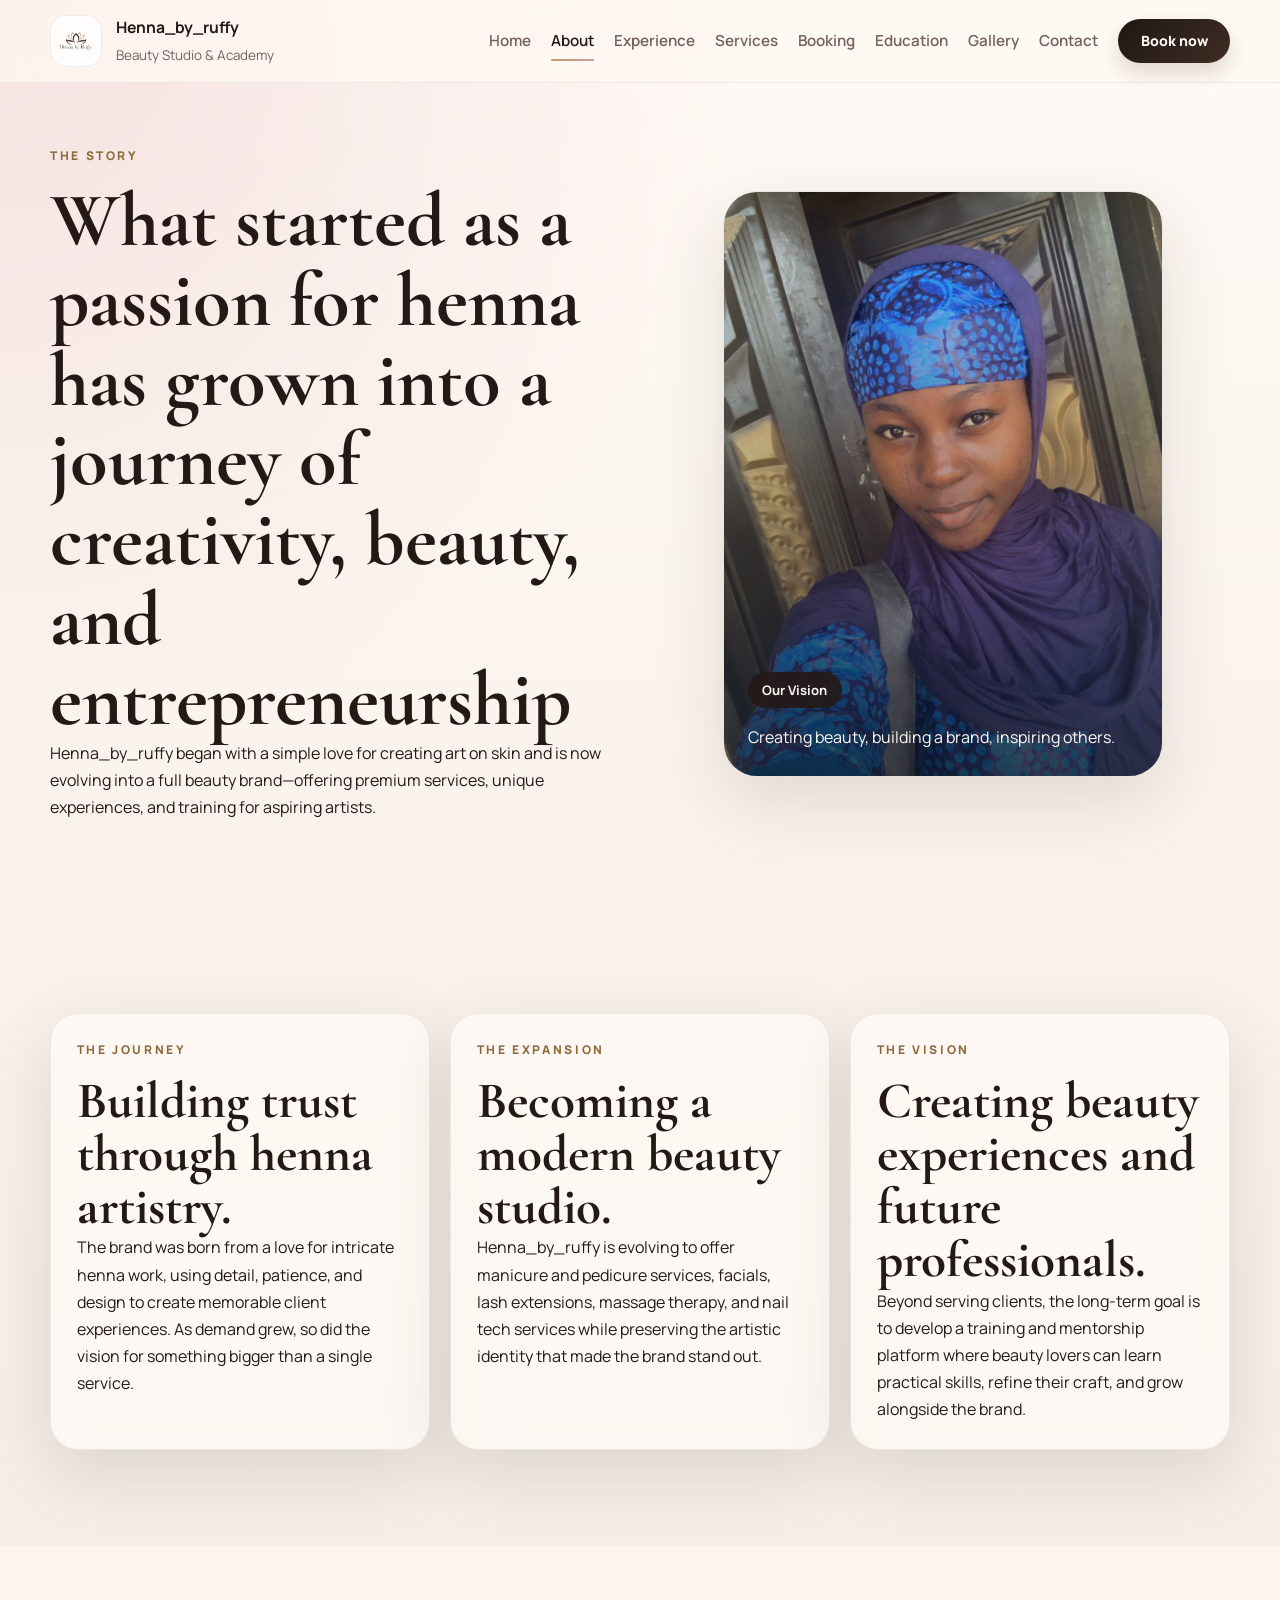
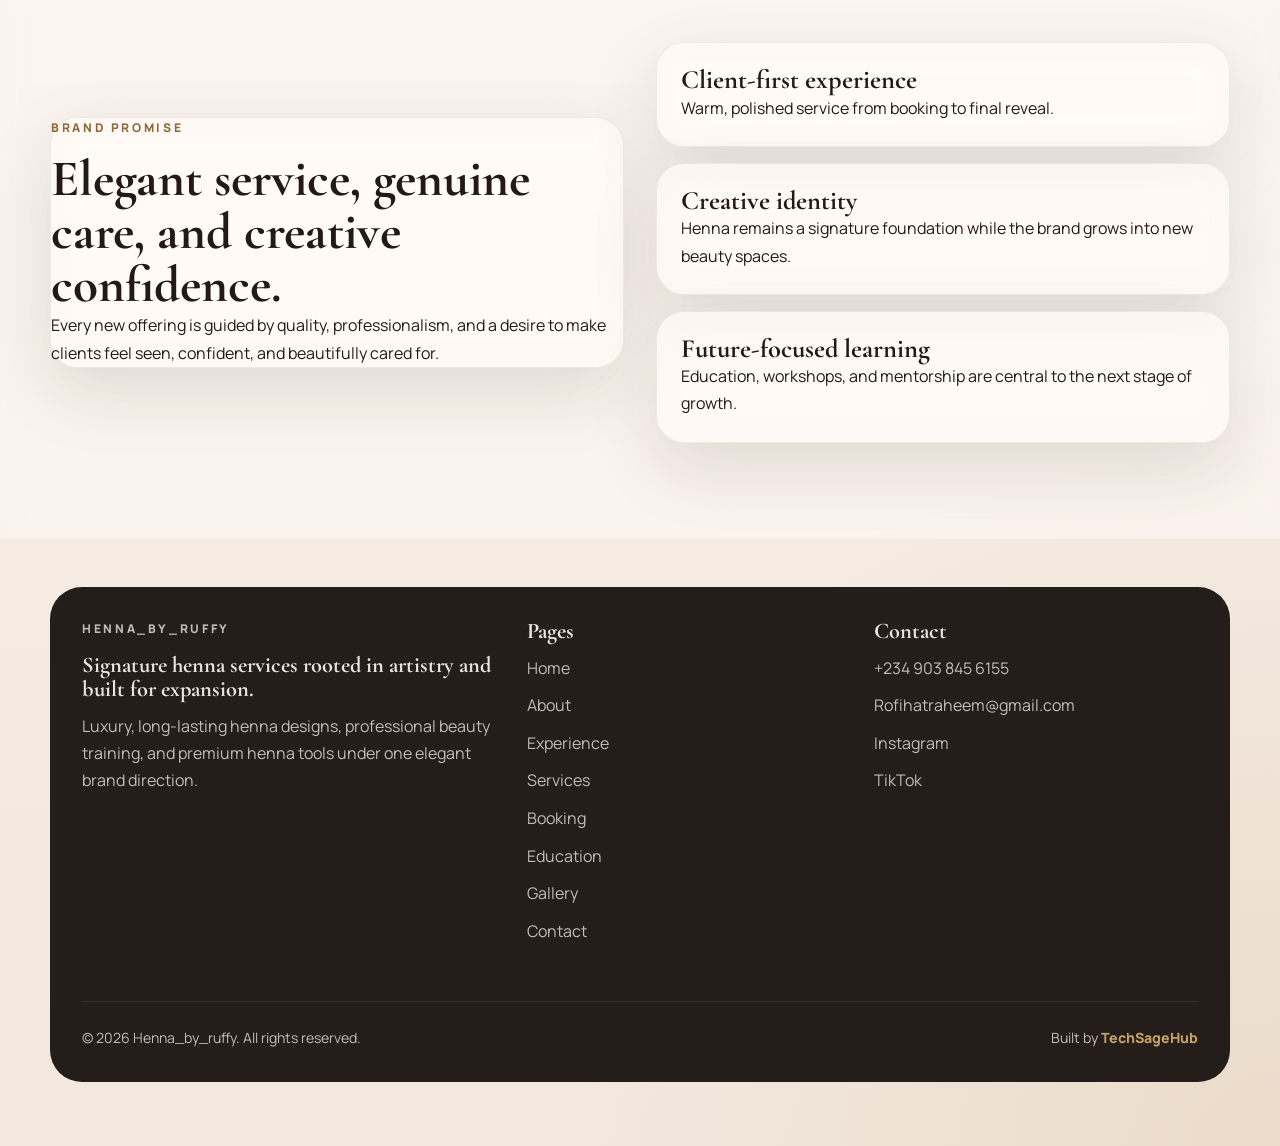
==== commit 898b9214: "feat: update favicon and logo format to PNG for improved quality and consistency across all pages" ====
--- a/about.html
+++ b/about.html
@@ -9,15 +9,15 @@
   <link rel="preconnect" href="https://fonts.gstatic.com" crossorigin>
   <link href="https://fonts.googleapis.com/css2?family=Cormorant+Garamond:wght@400;500;600;700&family=Manrope:wght@400;500;600;700;800&display=swap" rel="stylesheet">
   <link rel="stylesheet" href="styles.css">
-  <link rel="icon" type="image/jpeg" href="assets/logo.jpeg">
+  <link rel="icon" type="image/png" href="assets/logo.png">
 
   <!-- Open Graph / Facebook -->
   <meta property="og:type" content="website">
   <meta property="og:url" content="https://hennawebsite.onrender.com/about.html">
   <meta property="og:title" content="About | Henna_by_ruffy">
   <meta property="og:description" content="Discover the story behind Henna_by_ruffy — a brand built on passion, artistry, and a vision for beauty education.">
-  <meta property="og:image" content="https://hennawebsite.onrender.com/assets/logo.jpeg">
-  <meta itemprop="image" content="https://hennawebsite.onrender.com/assets/logo.jpeg">
+  <meta property="og:image" content="https://hennawebsite.onrender.com/assets/logo.png">
+  <meta itemprop="image" content="https://hennawebsite.onrender.com/assets/logo.png">
 </head>
 <body data-page="about">
   <div id="site-header"></div>
--- a/styles.css
+++ b/styles.css
@@ -129,7 +129,7 @@
 }
 .brand { display: inline-flex; align-items: center; gap: 0.9rem; }
 .brand img {
-  width: 52px; height: 52px; border-radius: 16px; padding: 0.55rem;
+  width: 52px; height: 52px; object-fit: contain; border-radius: 16px; padding: 0.55rem;
   background: rgba(255, 255, 255, 0.8); border: 1px solid rgba(58, 38, 25, 0.08);
 }
 .brand-copy strong { display: block; font-size: 0.98rem; }
@@ -227,7 +227,7 @@
   border-radius: var(--radius-lg); box-shadow: var(--shadow); backdrop-filter: blur(14px);
 }
 .logo-card { display: inline-flex; align-items: center; gap: 1rem; padding: 1rem 1.25rem; margin-bottom: 1.5rem; }
-.logo-card img { width: 72px; height: 72px; }
+.logo-card img { width: 72px; height: 72px; object-fit: contain; }
 .logo-title { font-size: 2rem; }
 .logo-subtitle { color: var(--muted); }
 .mosaic { display: flex; flex-wrap: wrap; gap: 1rem; }
